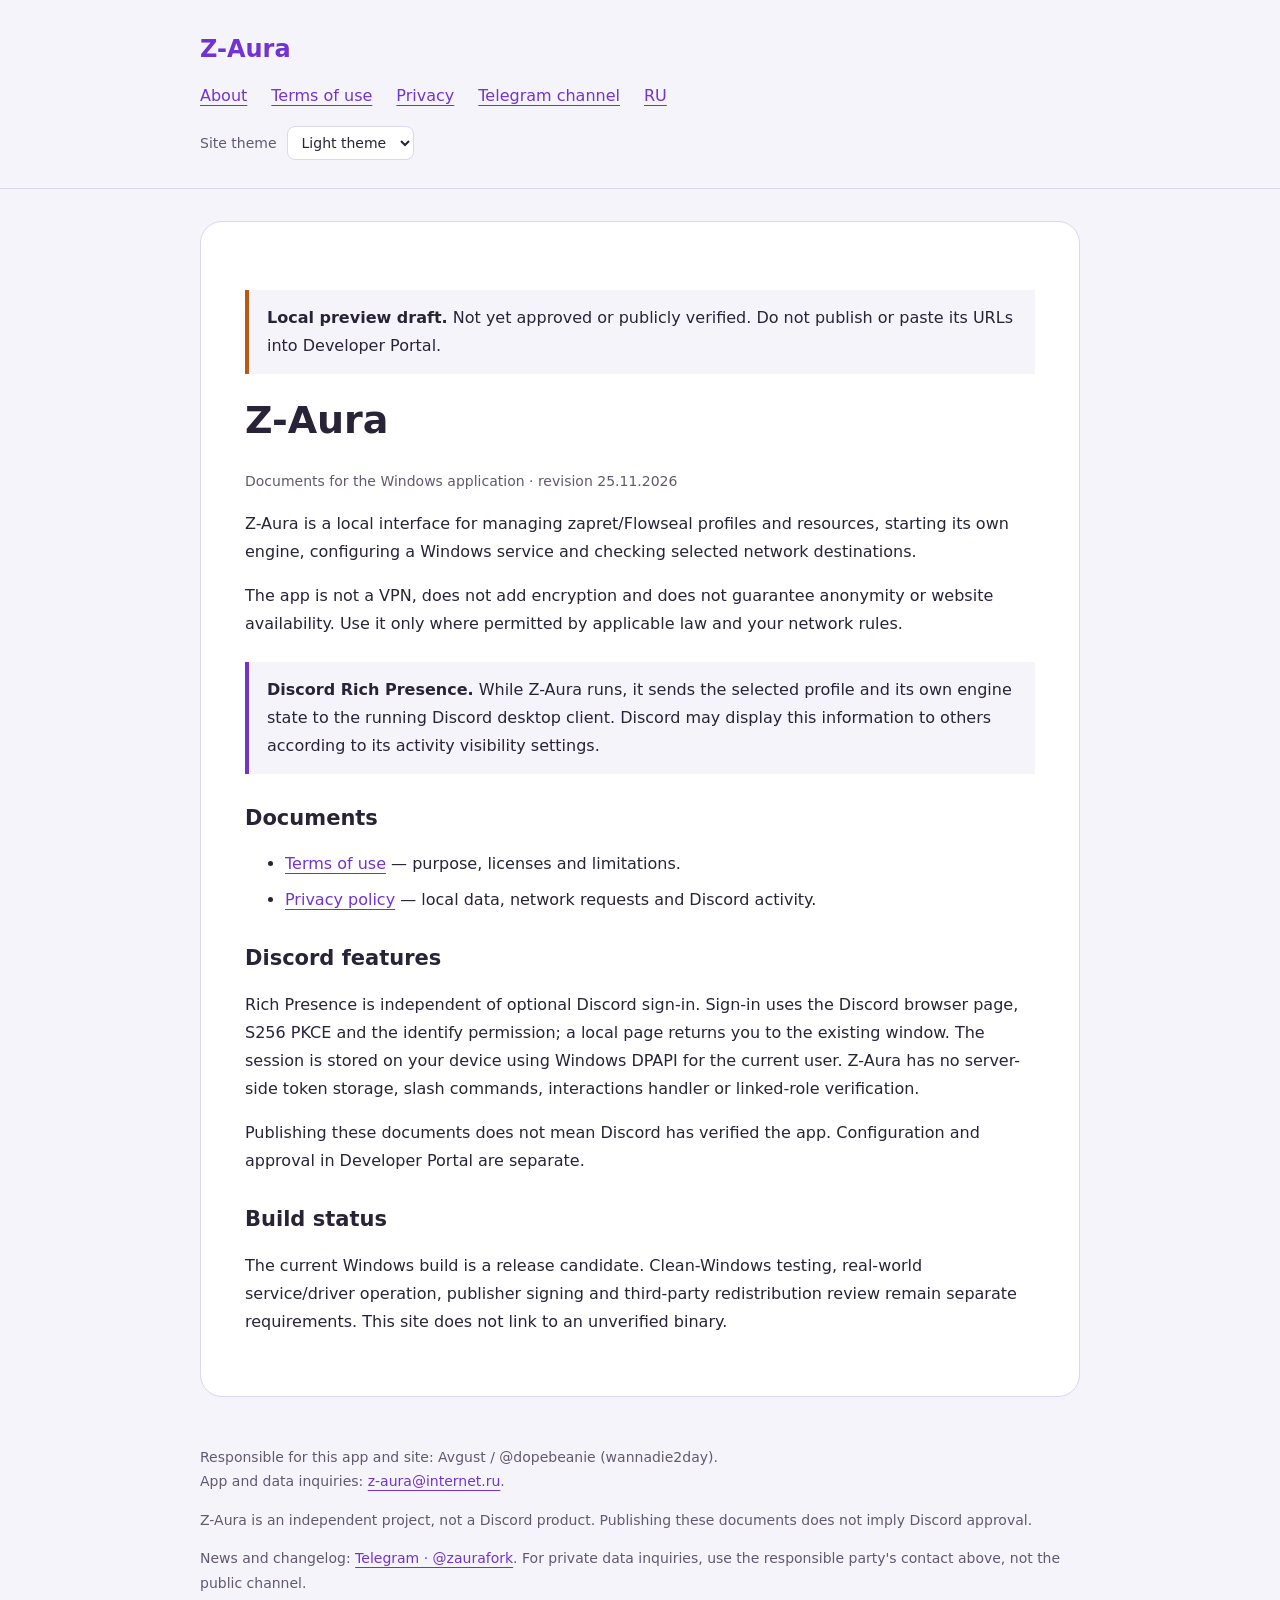
==== index.en.html @ 7dc7a216 "Add files via upload" ====
<!doctype html>
<html lang="en">
<head>
  <meta charset="utf-8">
  <meta name="viewport" content="width=device-width, initial-scale=1">
  <meta name="referrer" content="no-referrer">
  <meta http-equiv="Content-Security-Policy" content="default-src 'none'; style-src 'self'; script-src 'self'; img-src 'self'; base-uri 'none'; form-action 'none'">
  <title>About · Z-Aura</title>
  <meta name="description" content="Z-Aura Windows application documents, privacy and optional Discord integration.">
  <link rel="stylesheet" href="styles.css">
</head>
<body>
  <a class="skip" href="#content">Skip to content</a>
  <header><div class="wrap">
    <a class="brand" href="index.html">Z-Aura</a>
    <nav aria-label="App documents">
      <a href="index.en.html">About</a>
      <a href="terms.en.html">Terms of use</a>
      <a href="privacy.en.html">Privacy</a>
      <a href="https://t.me/zaurafork" rel="noreferrer">Telegram channel</a>
      <a href="index.html" lang="ru" data-language-link>RU</a>
    </nav>
    <label class="preferences">Site theme <select data-theme-switch aria-label="Site theme"><option value="light">Light theme</option><option value="dark">Dark theme</option></select></label>
  </div></header>
  <main id="content" class="wrap">
    <aside class="draft" role="note"><strong>Local preview draft.</strong> Not yet approved or publicly verified. Do not publish or paste its URLs into Developer Portal.</aside>
    <h1>Z-Aura</h1>
<p class="meta">Documents for the Windows application · revision 25.11.2026</p>
<p>Z-Aura is a local interface for managing zapret/Flowseal profiles and resources, starting its own engine, configuring a Windows service and checking selected network destinations.</p>
<p>The app is not a VPN, does not add encryption and does not guarantee anonymity or website availability. Use it only where permitted by applicable law and your network rules.</p>
<div class="notice"><strong>Discord Rich Presence.</strong> While Z-Aura runs, it sends the selected profile and its own engine state to the running Discord desktop client. Discord may display this information to others according to its activity visibility settings.</div>
<h2>Documents</h2>
<ul><li><a href="terms.en.html">Terms of use</a> — purpose, licenses and limitations.</li><li><a href="privacy.en.html">Privacy policy</a> — local data, network requests and Discord activity.</li></ul>
<h2>Discord features</h2>
<p>Rich Presence is independent of optional Discord sign-in. Sign-in uses the Discord browser page, S256 PKCE and the identify permission; a local page returns you to the existing window. The session is stored on your device using Windows DPAPI for the current user. Z-Aura has no server-side token storage, slash commands, interactions handler or linked-role verification.</p>
<p>Publishing these documents does not mean Discord has verified the app. Configuration and approval in Developer Portal are separate.</p>
<h2>Build status</h2>
<p>The current Windows build is a release candidate. Clean-Windows testing, real-world service/driver operation, publisher signing and third-party redistribution review remain separate requirements. This site does not link to an unverified binary.</p>

  </main>
  <footer id="contact" class="wrap">
    <p>Responsible for this app and site: Avgust / @dopebeanie (wannadie2day).<br>App and data inquiries: <a href="mailto:z-aura@internet.ru">z-aura@internet.ru</a>.</p>
    <p>Z-Aura is an independent project, not a Discord product. Publishing these documents does not imply Discord approval.</p>
    <p>News and changelog: <a href="https://t.me/zaurafork" rel="noreferrer">Telegram · @zaurafork</a>. For private data inquiries, use the responsible party's contact above, not the public channel.</p>
  </footer>
  <script src="preferences.js"></script>
</body>
</html>
---- styles.css ----
:root { color-scheme: light dark; --bg: #f6f4fb; --surface: #fff; --ink: #292337; --muted: #625971; --accent: #7134d2; --line: #ded6eb; }
* { box-sizing: border-box; }
body { margin: 0; background: var(--bg); color: var(--ink); font: 16px/1.75 system-ui, -apple-system, "Segoe UI", sans-serif; }
.wrap { width: min(880px, calc(100% - 40px)); margin-inline: auto; }
header { padding-block: 28px; border-bottom: 1px solid var(--line); }
.brand { font-size: 24px; font-weight: 750; text-decoration: none; }
nav { display: flex; flex-wrap: wrap; gap: 8px 24px; margin-top: 12px; }
a { color: var(--accent); text-underline-offset: 4px; overflow-wrap: anywhere; }
a:hover { text-decoration-thickness: 2px; }
a:focus-visible, .skip:focus { outline: 3px solid var(--accent); outline-offset: 4px; border-radius: 3px; }
.skip { position: absolute; left: 20px; top: -100px; background: var(--surface); padding: 8px; }
.skip:focus { top: 4px; }
main { margin-block: 32px 48px; padding: clamp(20px, 4vw, 44px); background: var(--surface); border: 1px solid var(--line); border-radius: 22px; }
h1 { font-size: clamp(28px, 4vw, 38px); line-height: 1.2; margin-top: 0; }
h2 { font-size: 21px; line-height: 1.4; margin-top: 30px; }
p, li { overflow-wrap: anywhere; }
li { margin-block: 8px; }
.meta, footer { color: var(--muted); font-size: 14px; }
.notice, .draft { border-left: 4px solid var(--accent); background: var(--bg); padding: 14px 18px; margin-block: 24px; }
.draft { border-color: #b85a13; }
code { font: .92em ui-monospace, Consolas, monospace; overflow-wrap: anywhere; }
footer { padding-bottom: 32px; }
html[data-theme="dark"] { color-scheme: dark; --bg: #1c1825; --surface: #282131; --ink: #f3ecff; --muted: #c4b9d3; --accent: #c8a8ff; --line: #4a3d5d; }
html[data-theme="light"] { color-scheme: light; }
@media (prefers-color-scheme: dark) { html:not([data-theme]) { --bg: #1c1825; --surface: #282131; --ink: #f3ecff; --muted: #c4b9d3; --accent: #c8a8ff; --line: #4a3d5d; } }
.preferences { display:flex;align-items:center;gap:10px;margin-top:16px;font-size:14px;color:var(--muted); }
select { font:inherit;color:var(--ink);background:var(--surface);border:1px solid var(--line);border-radius:8px;padding:7px 10px; }
select:focus-visible { outline:3px solid var(--accent);outline-offset:3px; }
@media (forced-colors: active) { main, header, .notice, .draft { border-color: CanvasText; } }
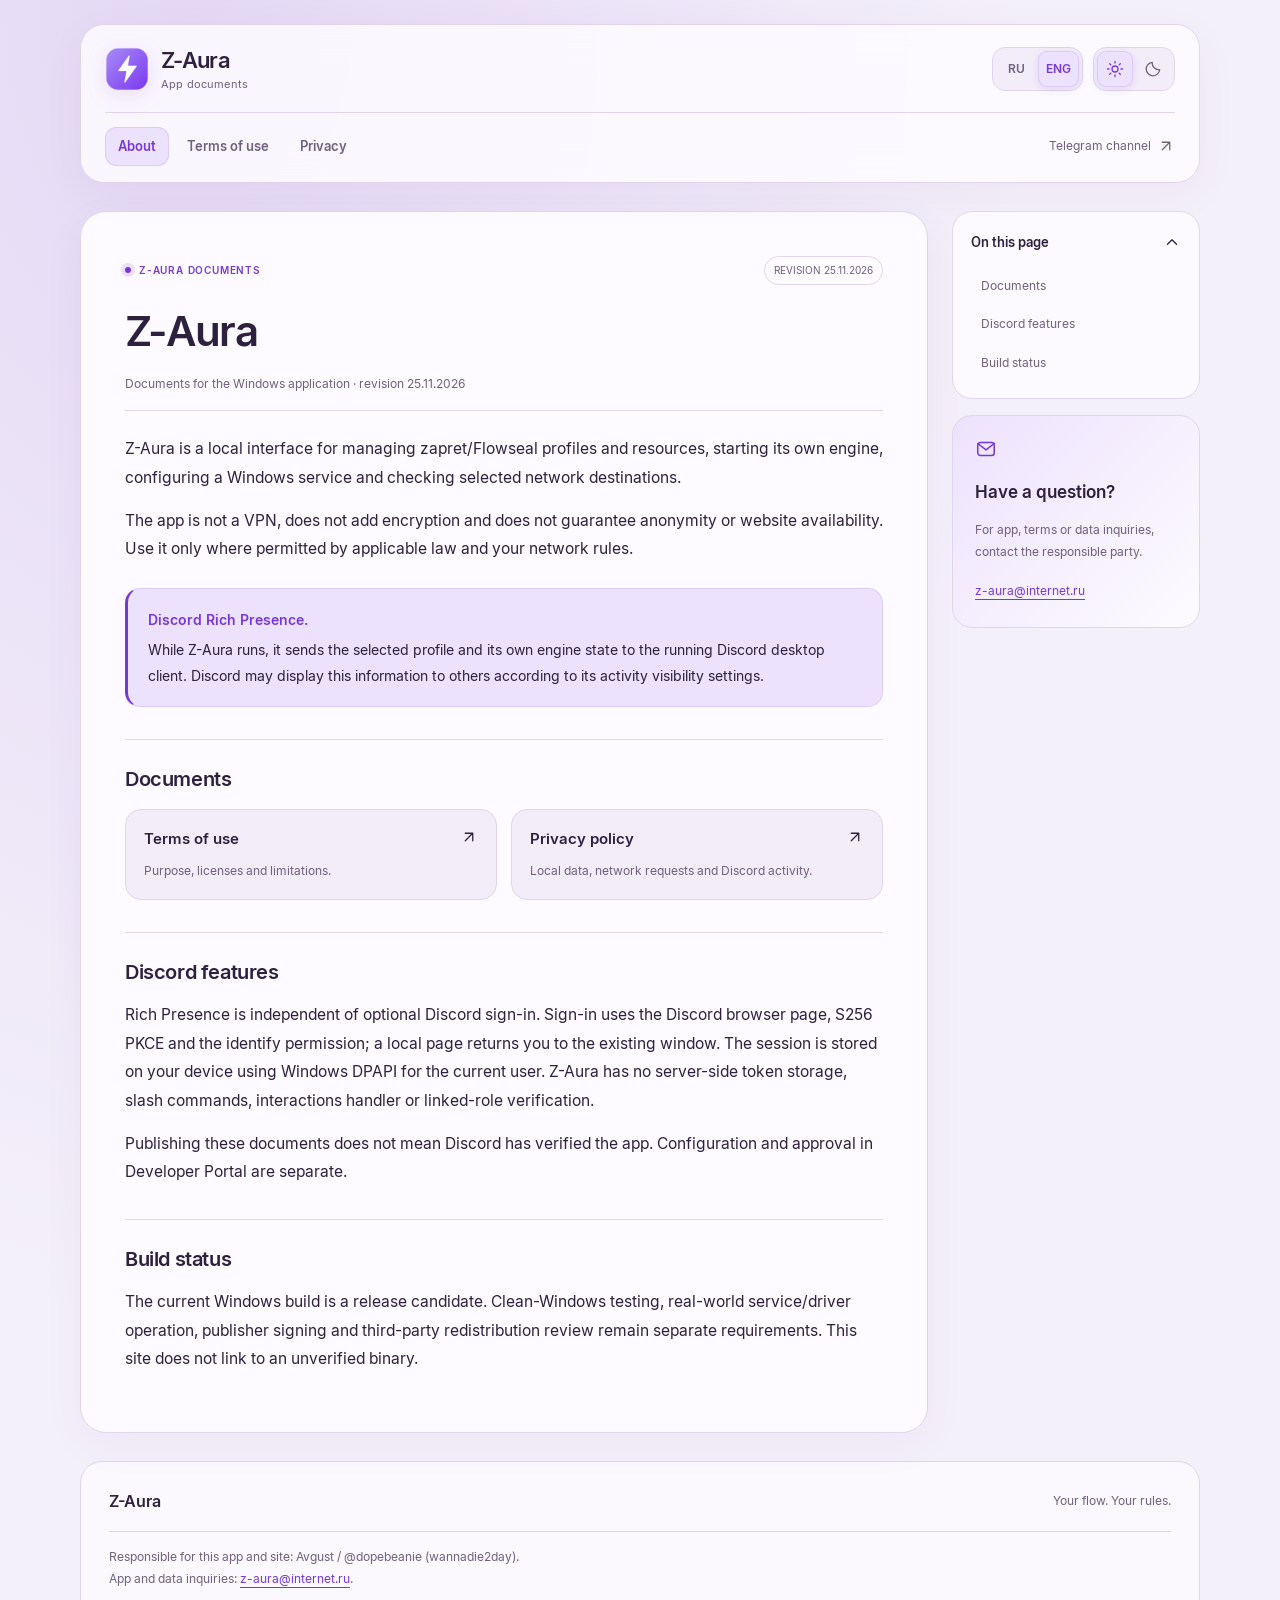
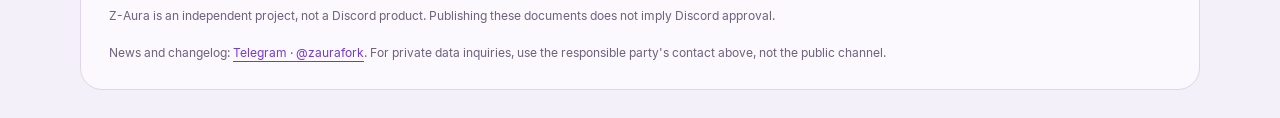
==== commit c321303e: "Add files via upload" ====
--- a/index.en.html
+++ b/index.en.html
@@ -4,41 +4,85 @@
   <meta charset="utf-8">
   <meta name="viewport" content="width=device-width, initial-scale=1">
   <meta name="referrer" content="no-referrer">
-  <meta http-equiv="Content-Security-Policy" content="default-src 'none'; style-src 'self'; script-src 'self'; img-src 'self'; base-uri 'none'; form-action 'none'">
+  <meta http-equiv="Content-Security-Policy" content="default-src 'none'; style-src 'self'; script-src 'self'; img-src 'self'; font-src 'self'; base-uri 'none'; form-action 'none'">
   <title>About · Z-Aura</title>
   <meta name="description" content="Z-Aura Windows application documents, privacy and optional Discord integration.">
   <link rel="stylesheet" href="styles.css">
+  <link rel="icon" type="image/png" href="logo.png">
+  <link rel="apple-touch-icon" href="logo.png">
 </head>
 <body>
   <a class="skip" href="#content">Skip to content</a>
-  <header><div class="wrap">
-    <a class="brand" href="index.html">Z-Aura</a>
-    <nav aria-label="App documents">
-      <a href="index.en.html">About</a>
-      <a href="terms.en.html">Terms of use</a>
-      <a href="privacy.en.html">Privacy</a>
-      <a href="https://t.me/zaurafork" rel="noreferrer">Telegram channel</a>
-      <a href="index.html" lang="ru" data-language-link>RU</a>
-    </nav>
-    <label class="preferences">Site theme <select data-theme-switch aria-label="Site theme"><option value="light">Light theme</option><option value="dark">Dark theme</option></select></label>
-  </div></header>
-  <main id="content" class="wrap">
-    <aside class="draft" role="note"><strong>Local preview draft.</strong> Not yet approved or publicly verified. Do not publish or paste its URLs into Developer Portal.</aside>
-    <h1>Z-Aura</h1>
+  <header class="site-header wrap">
+    <div class="header-top">
+      <a class="brand" href="index.en.html">
+        <img src="logo.png" alt="" width="44" height="44">
+        <span>Z-Aura<small>App documents</small></span>
+      </a>
+      <div class="preferences">
+        <nav class="language-picker" aria-label="Site language">
+          <a href="index.html" lang="ru" data-language-link >RU</a>
+          <a href="index.en.html" lang="en" data-language-link aria-current="page">ENG</a>
+        </nav>
+        <div class="theme-picker" data-theme-picker role="radiogroup" aria-label="Site theme">
+          <button type="button" role="radio" data-theme-choice="light" aria-checked="true" aria-label="Light theme" tabindex="0" disabled>
+            <svg viewBox="0 0 24 24" aria-hidden="true"><circle cx="12" cy="12" r="4"/><path d="M12 2v2m0 16v2M2 12h2m16 0h2M4.93 4.93l1.42 1.42m11.3 11.3 1.42 1.42M4.93 19.07l1.42-1.42m11.3-11.3 1.42-1.42"/></svg>
+          </button>
+          <button type="button" role="radio" data-theme-choice="dark" aria-checked="false" aria-label="Dark theme" tabindex="-1" disabled>
+            <svg viewBox="0 0 24 24" aria-hidden="true"><path d="M20.9 13A9 9 0 0 1 11 3.1 9 9 0 1 0 20.9 13Z"/></svg>
+          </button>
+        </div>
+      </div>
+    </div>
+    <div class="header-bottom">
+      <nav class="document-tabs" aria-label="App documents">
+        <a href="index.en.html" aria-current="page">About</a>
+        <a href="terms.en.html" >Terms of use</a>
+        <a href="privacy.en.html" >Privacy</a>
+      </nav>
+      <a class="channel-link" href="https://t.me/zaurafork" rel="noreferrer">Telegram channel<svg viewBox="0 0 24 24" aria-hidden="true"><path d="M7 17 17 7M7 7h10v10"/></svg></a>
+    </div>
+  </header>
+  <main id="content" class="wrap document-layout" tabindex="-1">
+    <article class="document">
+      <div class="document-kicker"><span class="kicker-dot" aria-hidden="true"></span>Z-Aura documents<span class="revision">Revision 25.11.2026</span></div>
+      
+      <h1>Z-Aura</h1>
 <p class="meta">Documents for the Windows application · revision 25.11.2026</p>
 <p>Z-Aura is a local interface for managing zapret/Flowseal profiles and resources, starting its own engine, configuring a Windows service and checking selected network destinations.</p>
 <p>The app is not a VPN, does not add encryption and does not guarantee anonymity or website availability. Use it only where permitted by applicable law and your network rules.</p>
 <div class="notice"><strong>Discord Rich Presence.</strong> While Z-Aura runs, it sends the selected profile and its own engine state to the running Discord desktop client. Discord may display this information to others according to its activity visibility settings.</div>
-<h2>Documents</h2>
-<ul><li><a href="terms.en.html">Terms of use</a> — purpose, licenses and limitations.</li><li><a href="privacy.en.html">Privacy policy</a> — local data, network requests and Discord activity.</li></ul>
-<h2>Discord features</h2>
+<h2 id="section-1">Documents</h2>
+<ul class="document-links">
+  <li><a href="terms.en.html">Terms of use<svg viewBox="0 0 24 24" aria-hidden="true"><path d="M7 17 17 7M7 7h10v10"/></svg></a><p>Purpose, licenses and limitations.</p></li>
+  <li><a href="privacy.en.html">Privacy policy<svg viewBox="0 0 24 24" aria-hidden="true"><path d="M7 17 17 7M7 7h10v10"/></svg></a><p>Local data, network requests and Discord activity.</p></li>
+</ul>
+<h2 id="section-2">Discord features</h2>
 <p>Rich Presence is independent of optional Discord sign-in. Sign-in uses the Discord browser page, S256 PKCE and the identify permission; a local page returns you to the existing window. The session is stored on your device using Windows DPAPI for the current user. Z-Aura has no server-side token storage, slash commands, interactions handler or linked-role verification.</p>
 <p>Publishing these documents does not mean Discord has verified the app. Configuration and approval in Developer Portal are separate.</p>
-<h2>Build status</h2>
+<h2 id="section-3">Build status</h2>
 <p>The current Windows build is a release candidate. Clean-Windows testing, real-world service/driver operation, publisher signing and third-party redistribution review remain separate requirements. This site does not link to an unverified binary.</p>
 
+    </article>
+    <aside class="document-side">
+      <div class="contents-card">
+        <details class="contents" data-document-contents>
+          <summary>On this page<svg viewBox="0 0 24 24" aria-hidden="true"><path d="m6 9 6 6 6-6"/></svg></summary>
+          <nav aria-label="On this page"><a href="#section-1">Documents</a>
+<a href="#section-2">Discord features</a>
+<a href="#section-3">Build status</a></nav>
+        </details>
+      </div>
+      <div class="contact-card">
+        <svg viewBox="0 0 24 24" aria-hidden="true"><rect x="3" y="5" width="18" height="14" rx="3"/><path d="m3 6 9 7 9-7"/></svg>
+        <h2>Have a question?</h2>
+        <p>For app, terms or data inquiries, contact the responsible party.</p>
+        <a href="mailto:z-aura@internet.ru">z-aura@internet.ru</a>
+      </div>
+    </aside>
   </main>
-  <footer id="contact" class="wrap">
+  <footer id="contact" class="wrap site-footer">
+    <div class="footer-heading"><span>Z-Aura</span><span>Your flow. Your rules.</span></div>
     <p>Responsible for this app and site: Avgust / @dopebeanie (wannadie2day).<br>App and data inquiries: <a href="mailto:z-aura@internet.ru">z-aura@internet.ru</a>.</p>
     <p>Z-Aura is an independent project, not a Discord product. Publishing these documents does not imply Discord approval.</p>
     <p>News and changelog: <a href="https://t.me/zaurafork" rel="noreferrer">Telegram · @zaurafork</a>. For private data inquiries, use the responsible party's contact above, not the public channel.</p>
--- a/styles.css
+++ b/styles.css
@@ -1,29 +1,123 @@
-:root { color-scheme: light dark; --bg: #f6f4fb; --surface: #fff; --ink: #292337; --muted: #625971; --accent: #7134d2; --line: #ded6eb; }
+@font-face { font-family: Inter; src: url('Inter-Regular.ttf') format('truetype'); font-weight: 400; font-display: swap; }
+@font-face { font-family: Inter; src: url('Inter-SemiBold.ttf') format('truetype'); font-weight: 600 900; font-display: swap; }
+:root {
+  color-scheme: light;
+  --bg: #f4f0fa; --surface: #fdfbff; --glass: #fdfbffdc; --inset: #f3edf9;
+  --ink: #2d213e; --muted: #70617f; --accent: #763ad1; --soft: #ede2fd;
+  --line: #e0d5ed; --glow: #8045d424; --shadow: 0 12px 44px #4d24750c;
+  --scroll: #b093d3;
+}
+html[data-theme="dark"] {
+  color-scheme: dark;
+  --bg: #191520; --surface: #241e2e; --glass: #292233ed; --inset: #2d2538;
+  --ink: #f0e9f8; --muted: #bfb0cf; --accent: #c5a0fa; --soft: #3b2952;
+  --line: #44344f; --glow: #b18ae52a; --shadow: 0 16px 48px #09060e26; --scroll: #755a96;
+}
+@media (prefers-color-scheme: dark) {
+  html:not([data-theme]) {
+    color-scheme: dark;
+    --bg: #191520; --surface: #241e2e; --glass: #292233ed; --inset: #2d2538;
+    --ink: #f0e9f8; --muted: #bfb0cf; --accent: #c5a0fa; --soft: #3b2952;
+    --line: #44344f; --glow: #b18ae52a; --shadow: 0 16px 48px #09060e26; --scroll: #755a96;
+  }
+}
 * { box-sizing: border-box; }
-body { margin: 0; background: var(--bg); color: var(--ink); font: 16px/1.75 system-ui, -apple-system, "Segoe UI", sans-serif; }
-.wrap { width: min(880px, calc(100% - 40px)); margin-inline: auto; }
-header { padding-block: 28px; border-bottom: 1px solid var(--line); }
-.brand { font-size: 24px; font-weight: 750; text-decoration: none; }
-nav { display: flex; flex-wrap: wrap; gap: 8px 24px; margin-top: 12px; }
+html { scroll-behavior: smooth; scrollbar-width: thin; scrollbar-color: var(--scroll) var(--bg); }
+body { margin: 0; background: radial-gradient(ellipse at 15% 0%, var(--glow), transparent 55%), var(--bg); color: var(--ink); font: 15.5px/1.85 Inter, system-ui, -apple-system, "Segoe UI", sans-serif; -webkit-font-smoothing: antialiased; }
+::selection { background: var(--soft); color: var(--accent); }
+::-webkit-scrollbar { width: 10px; height: 10px; }
+::-webkit-scrollbar-track { background: var(--bg); }
+::-webkit-scrollbar-thumb { background: var(--scroll); border: 2px solid var(--bg); border-radius: 999px; }
+::-webkit-scrollbar-thumb:hover { background: var(--accent); }
+::-webkit-scrollbar-button { display: none; width: 0; height: 0; }
+@supports selector(::-webkit-scrollbar) { html { scrollbar-width: auto; scrollbar-color: auto; } }
+.wrap { width: min(1120px, calc(100% - 48px)); margin-inline: auto; }
 a { color: var(--accent); text-underline-offset: 4px; overflow-wrap: anywhere; }
 a:hover { text-decoration-thickness: 2px; }
-a:focus-visible, .skip:focus { outline: 3px solid var(--accent); outline-offset: 4px; border-radius: 3px; }
-.skip { position: absolute; left: 20px; top: -100px; background: var(--surface); padding: 8px; }
-.skip:focus { top: 4px; }
-main { margin-block: 32px 48px; padding: clamp(20px, 4vw, 44px); background: var(--surface); border: 1px solid var(--line); border-radius: 22px; }
-h1 { font-size: clamp(28px, 4vw, 38px); line-height: 1.2; margin-top: 0; }
-h2 { font-size: 21px; line-height: 1.4; margin-top: 30px; }
+:focus-visible { outline: 2px solid var(--accent); outline-offset: 4px; border-radius: 8px; }
+svg { width: 18px; height: 18px; fill: none; stroke: currentColor; stroke-width: 1.7; stroke-linecap: round; stroke-linejoin: round; flex: none; }
+.skip { position: fixed; left: 24px; top: -100px; z-index: 20; color: var(--ink); background: var(--surface); border: 1px solid var(--line); border-radius: 10px; padding: 10px 16px; }
+.skip:focus { top: 10px; }
+.site-header { margin-top: 24px; padding: 22px 24px 16px; background: var(--glass); border: 1px solid var(--line); border-radius: 24px; box-shadow: var(--shadow); backdrop-filter: blur(16px); }
+.header-top { display: flex; align-items: center; justify-content: space-between; gap: 16px; }
+.brand { display: flex; align-items: center; gap: 12px; font-size: 22px; line-height: 1.2; font-weight: 700; letter-spacing: -.03em; text-decoration: none; color: var(--ink); }
+.brand img { display: block; flex: none; object-fit: contain; filter: drop-shadow(0 5px 10px var(--glow)); }
+.brand small { display: block; margin-top: 5px; color: var(--muted); font-size: 11px; font-weight: 400; letter-spacing: .015em; }
+.preferences { display: flex; align-items: center; gap: 10px; flex: none; }
+.language-picker, .theme-picker { display: flex; align-items: center; gap: 2px; padding: 3px; border: 1px solid var(--line); border-radius: 13px; background: var(--inset); }
+.language-picker a { display: grid; place-items: center; min-width: 40px; min-height: 36px; padding: 0 7px; border: 1px solid transparent; border-radius: 9px; color: var(--muted); font-size: 12px; font-weight: 600; text-decoration: none; }
+.language-picker a[aria-current="page"], .theme-picker button[aria-checked="true"] { background: var(--soft); color: var(--accent); border-color: var(--glow); box-shadow: 0 2px 8px var(--glow); }
+.theme-picker button { appearance: none; position: relative; display: grid; place-items: center; width: 36px; height: 36px; padding: 0; border: 1px solid transparent; border-radius: 9px; background: transparent; color: var(--muted); cursor: pointer; }
+.theme-picker button:disabled { cursor: default; opacity: .55; }
+.language-picker a:hover, .theme-picker button:not(:disabled):hover { background: var(--soft); color: var(--accent); }
+.theme-picker button::after { content: attr(aria-label); position: absolute; top: calc(100% + 10px); right: 0; z-index: 5; width: max-content; padding: 7px 11px; border: 1px solid var(--line); border-radius: 10px; background: var(--surface); color: var(--ink); font: 400 12px/1.5 Inter, sans-serif; box-shadow: var(--shadow); opacity: 0; visibility: hidden; pointer-events: none; }
+.theme-picker button:not(:disabled):hover::after, .theme-picker button:focus-visible::after { opacity: 1; visibility: visible; }
+.header-bottom { display: flex; align-items: center; justify-content: space-between; gap: 12px; margin-top: 20px; padding-top: 14px; border-top: 1px solid var(--line); }
+.document-tabs { display: flex; flex-wrap: wrap; gap: 5px; min-width: 0; }
+.document-tabs a { padding: 9px 12px; border: 1px solid transparent; border-radius: 11px; color: var(--muted); font-size: 13px; font-weight: 600; line-height: 1.5; text-decoration: none; white-space: nowrap; }
+.document-tabs a:hover { background: var(--inset); color: var(--ink); }
+.document-tabs a[aria-current="page"] { color: var(--accent); background: var(--soft); border-color: var(--glow); }
+.channel-link { display: flex; align-items: center; gap: 6px; flex: none; color: var(--muted); font-size: 12px; text-decoration: none; white-space: nowrap; }
+.document-layout { display: grid; grid-template-columns: minmax(0, 1fr) 248px; align-items: start; gap: 24px; margin-top: 28px; margin-bottom: 28px; }
+.document { min-width: 0; padding: clamp(24px, 4vw, 44px); border: 1px solid var(--line); border-radius: 26px; background: var(--surface); box-shadow: var(--shadow); }
+.document-kicker { display: flex; align-items: center; flex-wrap: wrap; gap: 8px; margin-bottom: 22px; font-size: 10px; font-weight: 600; letter-spacing: .08em; text-transform: uppercase; color: var(--accent); }
+.kicker-dot { width: 6px; height: 6px; border-radius: 50%; background: var(--accent); box-shadow: 0 0 0 4px var(--glow); }
+.revision { margin-left: auto; padding: 4px 9px; border: 1px solid var(--line); border-radius: 999px; color: var(--muted); letter-spacing: 0; font-weight: 400; }
+h1 { margin: 0 0 18px; font-size: clamp(28px, 3.5vw, 42px); line-height: 1.15; letter-spacing: -.04em; font-weight: 600; overflow-wrap: anywhere; }
+.document h2 { scroll-margin-top: 24px; margin-top: 32px; margin-bottom: 12px; padding-top: 24px; border-top: 1px solid var(--line); font-size: 20px; line-height: 1.5; letter-spacing: -.02em; font-weight: 600; }
 p, li { overflow-wrap: anywhere; }
-li { margin-block: 8px; }
-.meta, footer { color: var(--muted); font-size: 14px; }
-.notice, .draft { border-left: 4px solid var(--accent); background: var(--bg); padding: 14px 18px; margin-block: 24px; }
-.draft { border-color: #b85a13; }
-code { font: .92em ui-monospace, Consolas, monospace; overflow-wrap: anywhere; }
-footer { padding-bottom: 32px; }
-html[data-theme="dark"] { color-scheme: dark; --bg: #1c1825; --surface: #282131; --ink: #f3ecff; --muted: #c4b9d3; --accent: #c8a8ff; --line: #4a3d5d; }
-html[data-theme="light"] { color-scheme: light; }
-@media (prefers-color-scheme: dark) { html:not([data-theme]) { --bg: #1c1825; --surface: #282131; --ink: #f3ecff; --muted: #c4b9d3; --accent: #c8a8ff; --line: #4a3d5d; } }
-.preferences { display:flex;align-items:center;gap:10px;margin-top:16px;font-size:14px;color:var(--muted); }
-select { font:inherit;color:var(--ink);background:var(--surface);border:1px solid var(--line);border-radius:8px;padding:7px 10px; }
-select:focus-visible { outline:3px solid var(--accent);outline-offset:3px; }
-@media (forced-colors: active) { main, header, .notice, .draft { border-color: CanvasText; } }
+p { margin: 14px 0; }
+.meta { color: var(--muted); font-size: 12px; line-height: 1.8; padding-bottom: 16px; margin-bottom: 24px; border-bottom: 1px solid var(--line); }
+.document .meta + h2 { border-top: 0; padding-top: 0; margin-top: 24px; }
+ul { padding-left: 22px; }
+li { padding-left: 3px; margin-block: 9px; }
+li::marker { color: var(--accent); }
+.notice, .draft { border: 1px solid var(--glow); border-left: 3px solid var(--accent); border-radius: 15px; background: var(--soft); padding: 18px 20px; margin-block: 24px; font-size: 14px; line-height: 1.8; }
+.notice strong { display: block; color: var(--accent); margin-bottom: 5px; }
+.draft { border-color: #aa671f; }
+code { font: .88em ui-monospace, Consolas, monospace; color: var(--accent); background: var(--inset); border-radius: 5px; padding: 2px 5px; overflow-wrap: anywhere; }
+.document-links { display: grid; grid-template-columns: repeat(2, minmax(0, 1fr)); gap: 14px; list-style: none; padding: 0; }
+.document-links li { margin: 0; padding: 18px; border: 1px solid var(--line); border-radius: 16px; background: var(--inset); }
+.document-links a { display: flex; align-items: flex-start; justify-content: space-between; gap: 8px; color: var(--ink); font-size: 15px; line-height: 1.5; font-weight: 600; text-decoration: none; }
+.document-links a:hover { color: var(--accent); }
+.document-links p { color: var(--muted); font-size: 12px; line-height: 1.7; margin: 10px 0 0; }
+.document-side { position: sticky; top: 24px; min-width: 0; }
+.contents-card { padding: 18px; border: 1px solid var(--line); border-radius: 20px; background: var(--glass); }
+.contents summary { display: flex; align-items: center; justify-content: space-between; gap: 8px; color: var(--ink); font-size: 13px; font-weight: 600; cursor: pointer; list-style: none; }
+.contents summary::-webkit-details-marker { display: none; }
+.contents[open] summary svg { transform: rotate(180deg); }
+.contents nav { display: flex; flex-direction: column; gap: 3px; margin-top: 14px; }
+.contents nav a { padding: 8px 10px; border-radius: 9px; color: var(--muted); font-size: 12px; line-height: 1.6; text-decoration: none; }
+.contents nav a:hover { color: var(--accent); background: var(--soft); }
+.contact-card { margin-top: 16px; padding: 22px; border: 1px solid var(--line); border-radius: 20px; background: linear-gradient(135deg, var(--soft), var(--surface)); }
+.contact-card > svg { width: 22px; height: 22px; color: var(--accent); }
+.contact-card h2 { margin: 12px 0 8px; font-size: 17px; line-height: 1.4; font-weight: 600; }
+.contact-card p, .contact-card a { font-size: 12px; line-height: 1.8; }
+.contact-card p { color: var(--muted); }
+.site-footer { margin-bottom: 28px; padding: 24px 28px; border: 1px solid var(--line); border-radius: 22px; background: var(--glass); color: var(--muted); font-size: 12px; line-height: 1.9; }
+.footer-heading { display: flex; align-items: center; justify-content: space-between; flex-wrap: wrap; gap: 8px; padding-bottom: 14px; border-bottom: 1px solid var(--line); }
+.footer-heading span:first-child { font-weight: 600; color: var(--ink); font-size: 16px; }
+.site-footer p:last-child { margin-bottom: 0; }
+@media (max-width: 959px) { .document-layout { grid-template-columns: minmax(0, 1fr); gap: 18px; } .document-side { position: static; display: contents; } .contents-card { grid-row: 1; } .contact-card { margin-top: 0; } }
+@media (max-width: 760px) { .header-bottom { flex-direction: column; align-items: stretch; } .channel-link { align-self: flex-end; } }
+@media (max-width: 640px) {
+  .wrap { width: calc(100% - 24px); }
+  .site-header { margin-top: 12px; padding: 18px 16px 14px; border-radius: 20px; }
+  .header-top { flex-wrap: wrap; gap: 16px; }
+  .brand { font-size: 20px; }
+  .preferences { margin-left: auto; }
+  .document-tabs a { font-size: 12px; padding: 8px 10px; }
+  .document-layout { margin-top: 18px; }
+  .document { padding: 24px 20px; border-radius: 22px; }
+  .document-kicker { font-size: 9px; }
+  .document-links, .document-side { grid-template-columns: minmax(0, 1fr); }
+  .site-footer { padding: 22px; }
+}
+@media (prefers-reduced-motion: reduce) { html { scroll-behavior: auto; } }
+@media (prefers-reduced-transparency: reduce) { .site-header, .contents-card, .site-footer { background: var(--surface); backdrop-filter: none; } }
+@media (forced-colors: active) {
+  html { scrollbar-color: auto; }
+  body, .site-header, .document, .contents-card, .contact-card, .site-footer, .notice, .draft { background: Canvas; color: CanvasText; border-color: CanvasText; box-shadow: none; }
+  .theme-picker, .language-picker, .theme-picker button, .language-picker a, .document-tabs a { border-color: ButtonText; }
+  .language-picker a[aria-current="page"], .theme-picker button[aria-checked="true"], .document-tabs a[aria-current="page"] { border: 2px solid Highlight; color: Highlight; background: Canvas; box-shadow: none; }
+}
